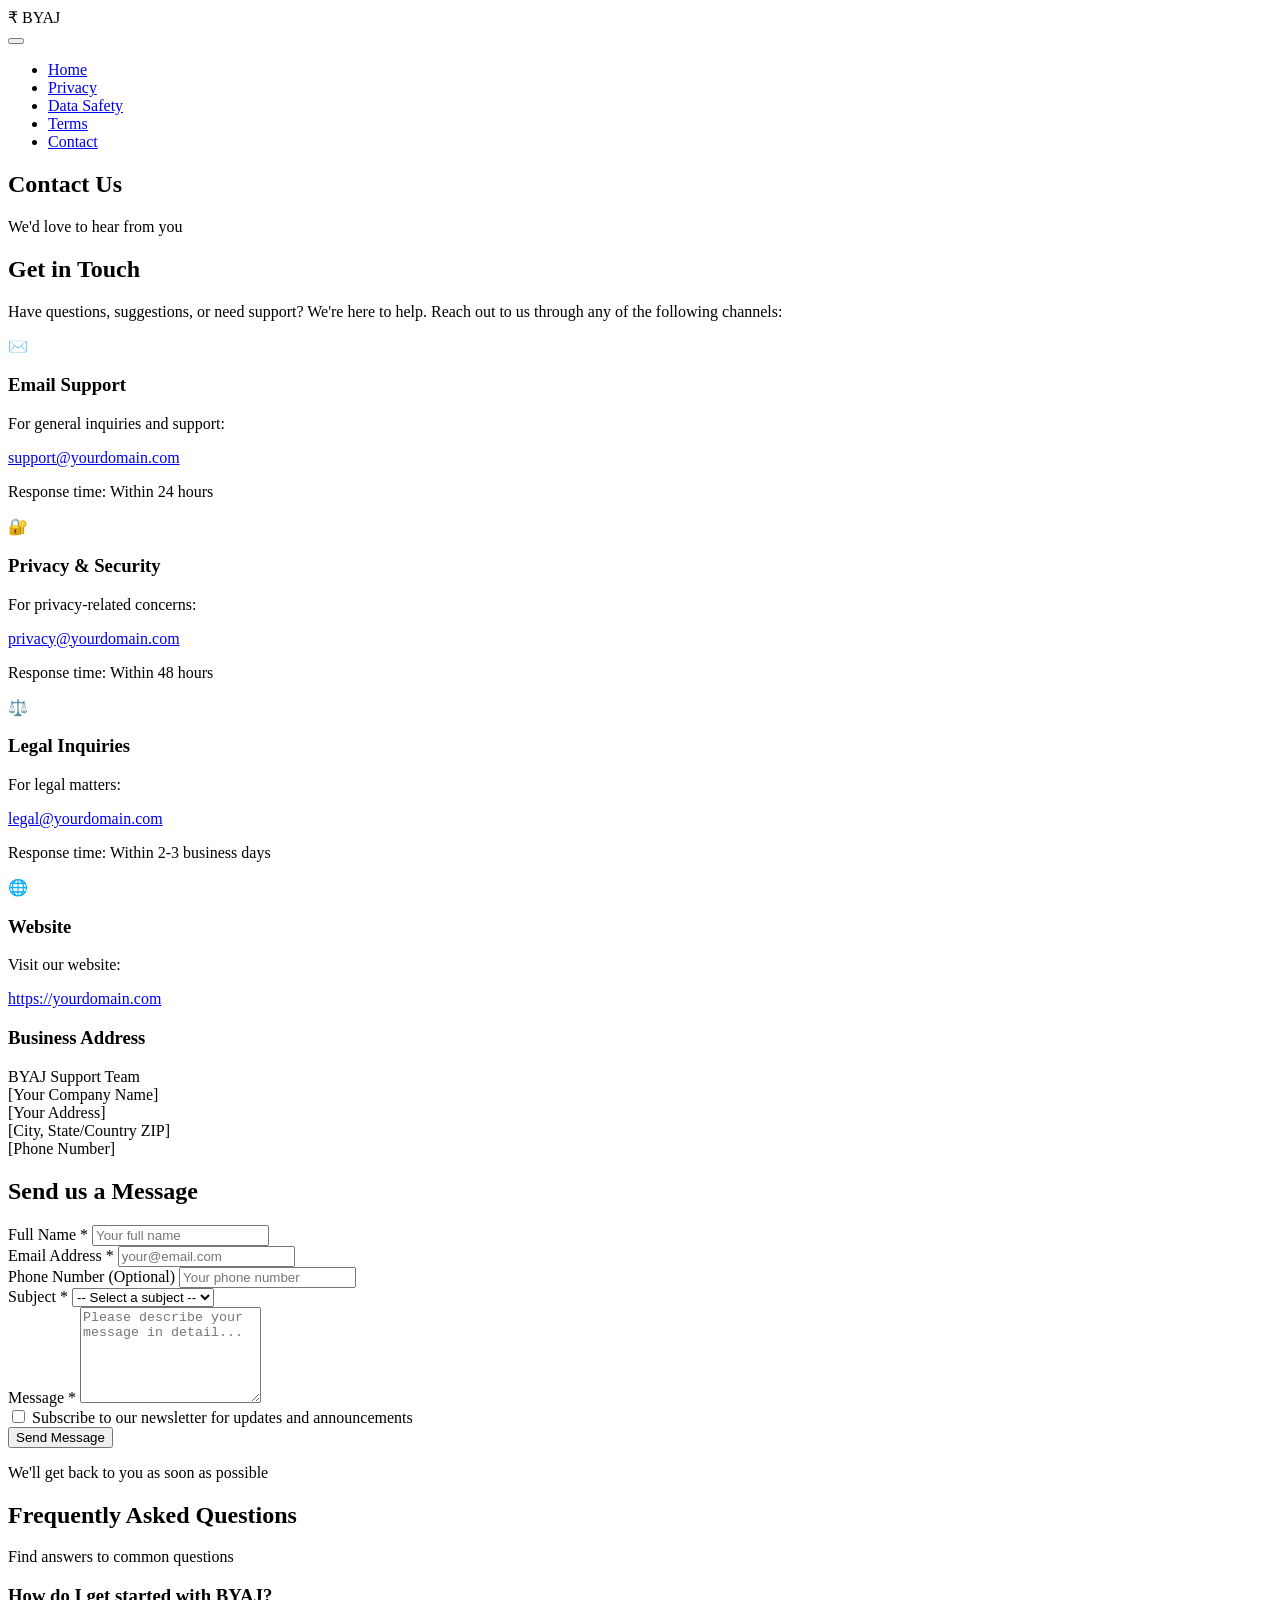
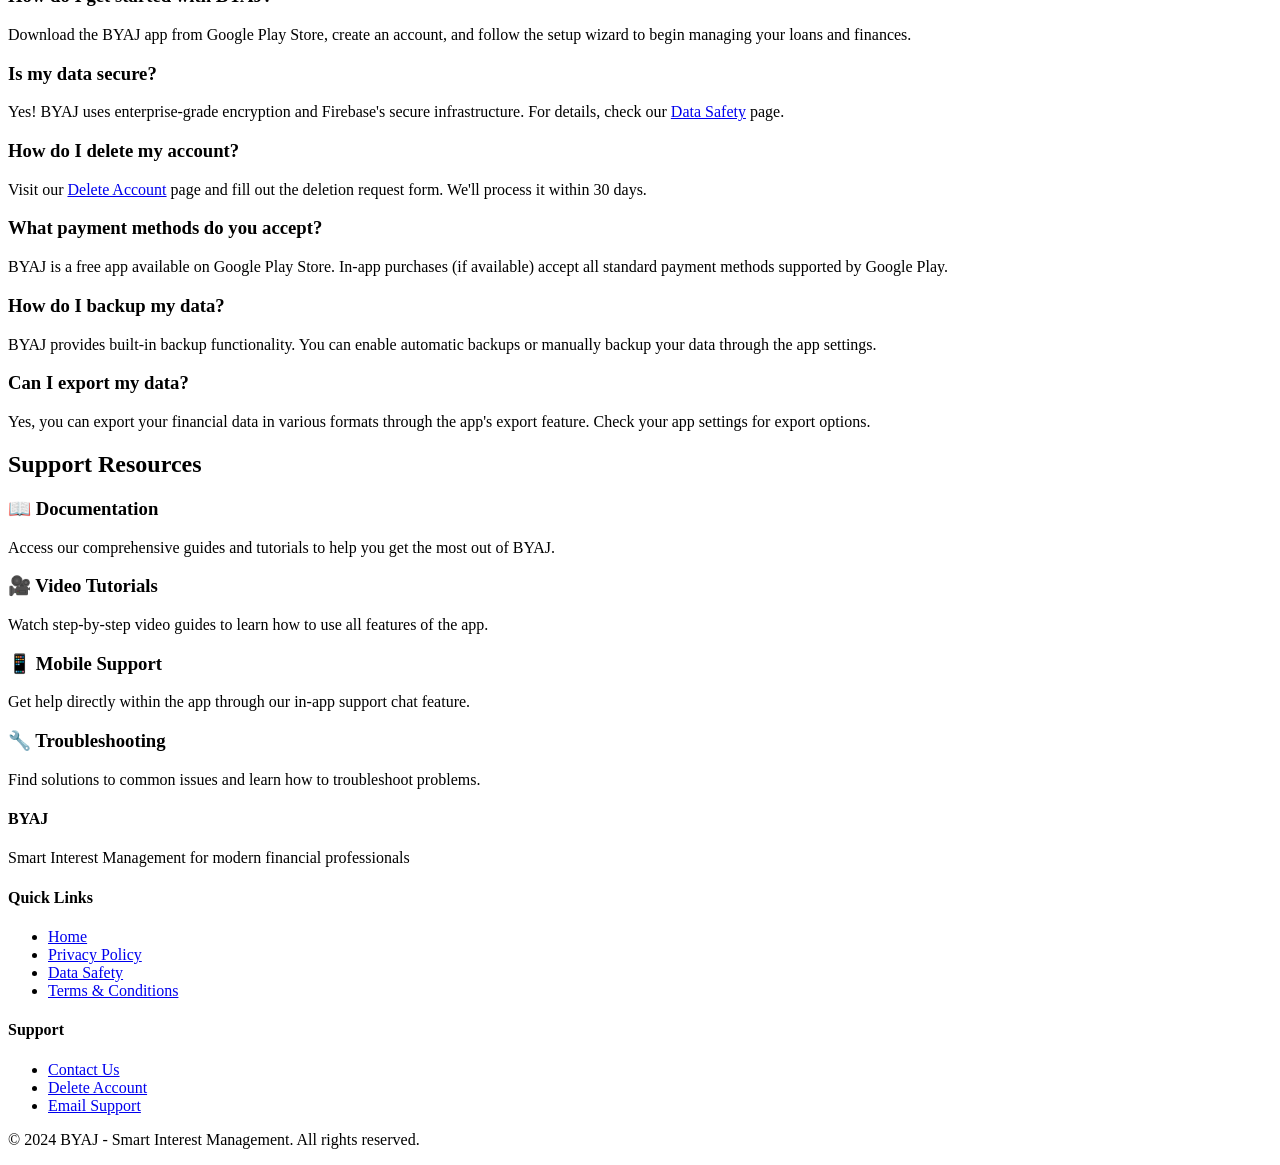
==== contact.html @ 53449892 "Add remaining pages: terms.html and contact.html" ====
<!DOCTYPE html>
<html lang="en">
<head>
    <meta charset="UTF-8">
    <meta name="viewport" content="width=device-width, initial-scale=1.0">
    <meta name="description" content="BYAJ Contact Us - Get in touch with our support team">
    <meta name="keywords" content="Contact, Support, BYAJ">
    <meta name="author" content="BYAJ Team">
    
    <!-- Open Graph Tags -->
    <meta property="og:type" content="website">
    <meta property="og:title" content="Contact Us - BYAJ">
    <meta property="og:description" content="Contact BYAJ Support Team">
    <meta property="og:url" content="https://siddhanthsingh01.github.io/byaj/contact.html">
    
    <title>Contact Us - BYAJ</title>
    <link rel="stylesheet" href="assets/css/style.css">
</head>
<body>
    <!-- Navigation Bar -->
    <nav class="navbar">
        <div class="container">
            <div class="navbar-content">
                <div class="logo">
                    <span class="logo-icon">₹</span>
                    <span class="logo-text">BYAJ</span>
                </div>
                <button class="menu-toggle" aria-label="Toggle navigation menu">
                    <span></span>
                    <span></span>
                    <span></span>
                </button>
                <ul class="nav-links">
                    <li><a href="index.html">Home</a></li>
                    <li><a href="privacy-policy.html">Privacy</a></li>
                    <li><a href="data-safety.html">Data Safety</a></li>
                    <li><a href="terms.html">Terms</a></li>
                    <li><a href="contact.html" class="active">Contact</a></li>
                </ul>
            </div>
        </div>
    </nav>

    <!-- Page Header -->
    <section class="page-header">
        <div class="container">
            <h1>Contact Us</h1>
            <p>We'd love to hear from you</p>
        </div>
    </section>

    <!-- Contact Content -->
    <section class="contact-section">
        <div class="container">
            <div class="contact-wrapper">
                <!-- Contact Information -->
                <div class="contact-info">
                    <h2>Get in Touch</h2>
                    <p>Have questions, suggestions, or need support? We're here to help. Reach out to us through any of the following channels:</p>
                    
                    <div class="contact-methods">
                        <div class="contact-method">
                            <div class="method-icon">✉️</div>
                            <h3>Email Support</h3>
                            <p>For general inquiries and support:</p>
                            <a href="mailto:support@yourdomain.com" class="contact-link">support@yourdomain.com</a>
                            <p class="response-time">Response time: Within 24 hours</p>
                        </div>
                        
                        <div class="contact-method">
                            <div class="method-icon">🔐</div>
                            <h3>Privacy & Security</h3>
                            <p>For privacy-related concerns:</p>
                            <a href="mailto:privacy@yourdomain.com" class="contact-link">privacy@yourdomain.com</a>
                            <p class="response-time">Response time: Within 48 hours</p>
                        </div>
                        
                        <div class="contact-method">
                            <div class="method-icon">⚖️</div>
                            <h3>Legal Inquiries</h3>
                            <p>For legal matters:</p>
                            <a href="mailto:legal@yourdomain.com" class="contact-link">legal@yourdomain.com</a>
                            <p class="response-time">Response time: Within 2-3 business days</p>
                        </div>
                        
                        <div class="contact-method">
                            <div class="method-icon">🌐</div>
                            <h3>Website</h3>
                            <p>Visit our website:</p>
                            <a href="https://yourdomain.com" target="_blank" class="contact-link">https://yourdomain.com</a>
                        </div>
                    </div>

                    <div class="contact-address">
                        <h3>Business Address</h3>
                        <p>
                            BYAJ Support Team<br>
                            [Your Company Name]<br>
                            [Your Address]<br>
                            [City, State/Country ZIP]<br>
                            [Phone Number]
                        </p>
                    </div>
                </div>

                <!-- Contact Form -->
                <div class="contact-form-wrapper">
                    <h2>Send us a Message</h2>
                    <form id="contact-form" class="contact-form">
                        <div class="form-group">
                            <label for="contact-name">Full Name <span class="required">*</span></label>
                            <input type="text" id="contact-name" name="name" required placeholder="Your full name">
                        </div>

                        <div class="form-group">
                            <label for="contact-email">Email Address <span class="required">*</span></label>
                            <input type="email" id="contact-email" name="email" required placeholder="your@email.com">
                        </div>

                        <div class="form-group">
                            <label for="contact-phone">Phone Number (Optional)</label>
                            <input type="tel" id="contact-phone" name="phone" placeholder="Your phone number">
                        </div>

                        <div class="form-group">
                            <label for="contact-subject">Subject <span class="required">*</span></label>
                            <select id="contact-subject" name="subject" required>
                                <option value="">-- Select a subject --</option>
                                <option value="support">Technical Support</option>
                                <option value="feature">Feature Request</option>
                                <option value="bug">Report a Bug</option>
                                <option value="privacy">Privacy Concern</option>
                                <option value="account">Account Issue</option>
                                <option value="feedback">General Feedback</option>
                                <option value="partnership">Partnership Inquiry</option>
                                <option value="other">Other</option>
                            </select>
                        </div>

                        <div class="form-group">
                            <label for="contact-message">Message <span class="required">*</span></label>
                            <textarea id="contact-message" name="message" rows="6" required placeholder="Please describe your message in detail..."></textarea>
                        </div>

                        <div class="form-group checkbox">
                            <input type="checkbox" id="contact-newsletter" name="newsletter">
                            <label for="contact-newsletter">Subscribe to our newsletter for updates and announcements</label>
                        </div>

                        <button type="submit" class="btn btn-primary">Send Message</button>
                        <p class="form-note">We'll get back to you as soon as possible</p>
                    </form>
                </div>
            </div>
        </div>
    </section>

    <!-- FAQ Section -->
    <section class="faq-section">
        <div class="container">
            <h2 class="section-title">Frequently Asked Questions</h2>
            <p class="section-subtitle">Find answers to common questions</p>
            
            <div class="faq-grid">
                <div class="faq-card">
                    <h3>How do I get started with BYAJ?</h3>
                    <p>Download the BYAJ app from Google Play Store, create an account, and follow the setup wizard to begin managing your loans and finances.</p>
                </div>

                <div class="faq-card">
                    <h3>Is my data secure?</h3>
                    <p>Yes! BYAJ uses enterprise-grade encryption and Firebase's secure infrastructure. For details, check our <a href="data-safety.html">Data Safety</a> page.</p>
                </div>

                <div class="faq-card">
                    <h3>How do I delete my account?</h3>
                    <p>Visit our <a href="delete-account.html">Delete Account</a> page and fill out the deletion request form. We'll process it within 30 days.</p>
                </div>

                <div class="faq-card">
                    <h3>What payment methods do you accept?</h3>
                    <p>BYAJ is a free app available on Google Play Store. In-app purchases (if available) accept all standard payment methods supported by Google Play.</p>
                </div>

                <div class="faq-card">
                    <h3>How do I backup my data?</h3>
                    <p>BYAJ provides built-in backup functionality. You can enable automatic backups or manually backup your data through the app settings.</p>
                </div>

                <div class="faq-card">
                    <h3>Can I export my data?</h3>
                    <p>Yes, you can export your financial data in various formats through the app's export feature. Check your app settings for export options.</p>
                </div>
            </div>
        </div>
    </section>

    <!-- Support Resources -->
    <section class="support-resources">
        <div class="container">
            <h2 class="section-title">Support Resources</h2>
            <div class="resources-grid">
                <div class="resource-card">
                    <h3>📖 Documentation</h3>
                    <p>Access our comprehensive guides and tutorials to help you get the most out of BYAJ.</p>
                </div>
                <div class="resource-card">
                    <h3>🎥 Video Tutorials</h3>
                    <p>Watch step-by-step video guides to learn how to use all features of the app.</p>
                </div>
                <div class="resource-card">
                    <h3>📱 Mobile Support</h3>
                    <p>Get help directly within the app through our in-app support chat feature.</p>
                </div>
                <div class="resource-card">
                    <h3>🔧 Troubleshooting</h3>
                    <p>Find solutions to common issues and learn how to troubleshoot problems.</p>
                </div>
            </div>
        </div>
    </section>

    <!-- Footer -->
    <footer class="footer">
        <div class="container">
            <div class="footer-content">
                <div class="footer-section">
                    <h4>BYAJ</h4>
                    <p>Smart Interest Management for modern financial professionals</p>
                </div>
                <div class="footer-section">
                    <h4>Quick Links</h4>
                    <ul>
                        <li><a href="index.html">Home</a></li>
                        <li><a href="privacy-policy.html">Privacy Policy</a></li>
                        <li><a href="data-safety.html">Data Safety</a></li>
                        <li><a href="terms.html">Terms & Conditions</a></li>
                    </ul>
                </div>
                <div class="footer-section">
                    <h4>Support</h4>
                    <ul>
                        <li><a href="contact.html">Contact Us</a></li>
                        <li><a href="delete-account.html">Delete Account</a></li>
                        <li><a href="mailto:support@yourdomain.com">Email Support</a></li>
                    </ul>
                </div>
            </div>
            <div class="footer-bottom">
                <p>&copy; 2024 BYAJ - Smart Interest Management. All rights reserved.</p>
            </div>
        </div>
    </footer>

    <script src="assets/js/script.js"></script>
</body>
</html>
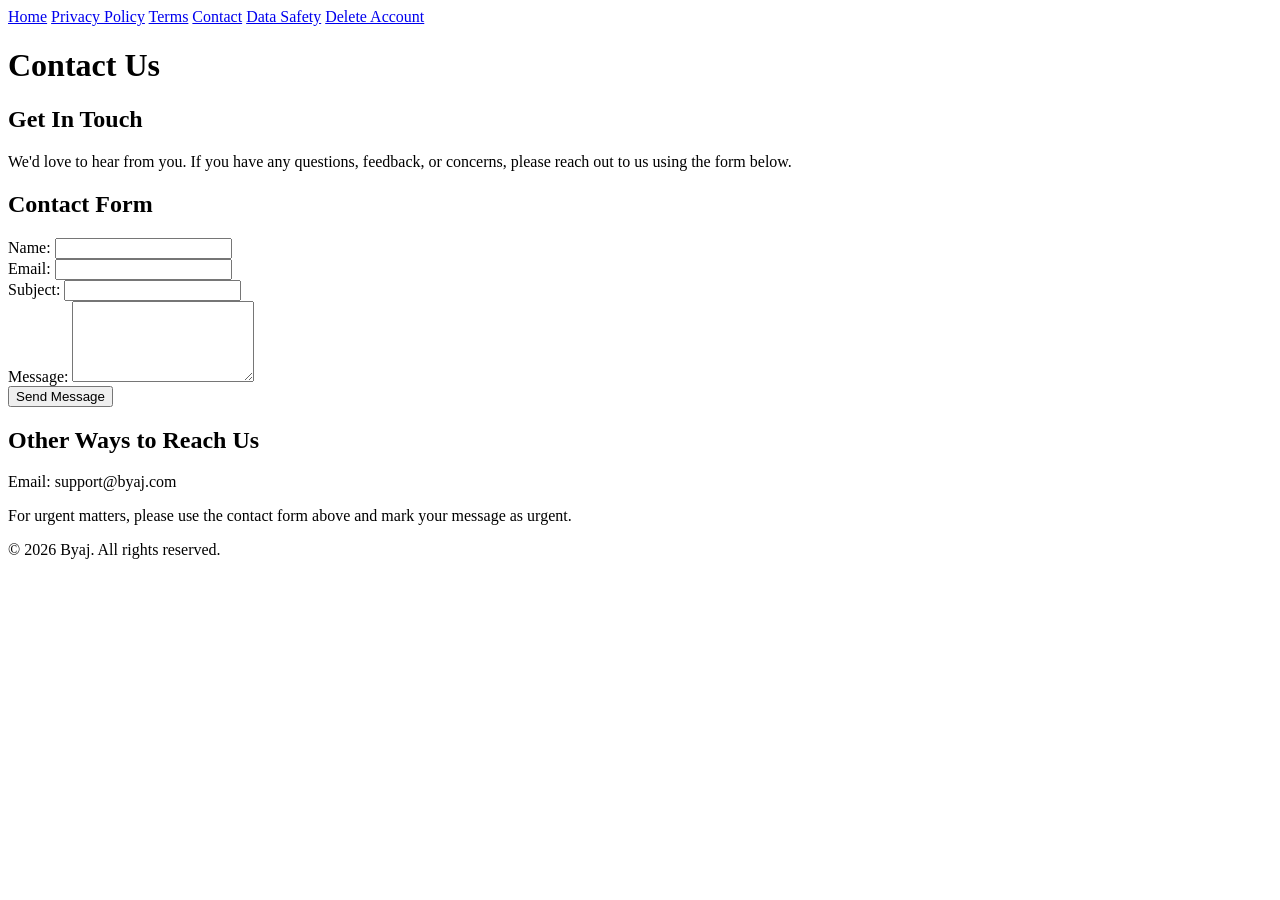
==== commit b5239553: "Add missing HTML pages: privacy policy, terms, contact, data safety, and delete account" ====
--- a/contact.html
+++ b/contact.html
@@ -3,255 +3,54 @@
 <head>
     <meta charset="UTF-8">
     <meta name="viewport" content="width=device-width, initial-scale=1.0">
-    <meta name="description" content="BYAJ Contact Us - Get in touch with our support team">
-    <meta name="keywords" content="Contact, Support, BYAJ">
-    <meta name="author" content="BYAJ Team">
-    
-    <!-- Open Graph Tags -->
-    <meta property="og:type" content="website">
-    <meta property="og:title" content="Contact Us - BYAJ">
-    <meta property="og:description" content="Contact BYAJ Support Team">
-    <meta property="og:url" content="https://siddhanthsingh01.github.io/byaj/contact.html">
-    
-    <title>Contact Us - BYAJ</title>
-    <link rel="stylesheet" href="assets/css/style.css">
+    <title>Contact Us - Byaj</title>
+    <link rel="stylesheet" href="styles.css">
 </head>
 <body>
-    <!-- Navigation Bar -->
-    <nav class="navbar">
-        <div class="container">
-            <div class="navbar-content">
-                <div class="logo">
-                    <span class="logo-icon">₹</span>
-                    <span class="logo-text">BYAJ</span>
+    <nav>
+        <a href="index.html">Home</a>
+        <a href="privacy-policy.html">Privacy Policy</a>
+        <a href="terms.html">Terms</a>
+        <a href="contact.html">Contact</a>
+        <a href="data-safety.html">Data Safety</a>
+        <a href="delete-account.html">Delete Account</a>
+    </nav>
+    <main>
+        <h1>Contact Us</h1>
+        <section>
+            <h2>Get In Touch</h2>
+            <p>We'd love to hear from you. If you have any questions, feedback, or concerns, please reach out to us using the form below.</p>
+        </section>
+        <section>
+            <h2>Contact Form</h2>
+            <form action="#" method="POST">
+                <div>
+                    <label for="name">Name:</label>
+                    <input type="text" id="name" name="name" required>
                 </div>
-                <button class="menu-toggle" aria-label="Toggle navigation menu">
-                    <span></span>
-                    <span></span>
-                    <span></span>
-                </button>
-                <ul class="nav-links">
-                    <li><a href="index.html">Home</a></li>
-                    <li><a href="privacy-policy.html">Privacy</a></li>
-                    <li><a href="data-safety.html">Data Safety</a></li>
-                    <li><a href="terms.html">Terms</a></li>
-                    <li><a href="contact.html" class="active">Contact</a></li>
-                </ul>
-            </div>
-        </div>
-    </nav>
-
-    <!-- Page Header -->
-    <section class="page-header">
-        <div class="container">
-            <h1>Contact Us</h1>
-            <p>We'd love to hear from you</p>
-        </div>
-    </section>
-
-    <!-- Contact Content -->
-    <section class="contact-section">
-        <div class="container">
-            <div class="contact-wrapper">
-                <!-- Contact Information -->
-                <div class="contact-info">
-                    <h2>Get in Touch</h2>
-                    <p>Have questions, suggestions, or need support? We're here to help. Reach out to us through any of the following channels:</p>
-                    
-                    <div class="contact-methods">
-                        <div class="contact-method">
-                            <div class="method-icon">✉️</div>
-                            <h3>Email Support</h3>
-                            <p>For general inquiries and support:</p>
-                            <a href="mailto:support@yourdomain.com" class="contact-link">support@yourdomain.com</a>
-                            <p class="response-time">Response time: Within 24 hours</p>
-                        </div>
-                        
-                        <div class="contact-method">
-                            <div class="method-icon">🔐</div>
-                            <h3>Privacy & Security</h3>
-                            <p>For privacy-related concerns:</p>
-                            <a href="mailto:privacy@yourdomain.com" class="contact-link">privacy@yourdomain.com</a>
-                            <p class="response-time">Response time: Within 48 hours</p>
-                        </div>
-                        
-                        <div class="contact-method">
-                            <div class="method-icon">⚖️</div>
-                            <h3>Legal Inquiries</h3>
-                            <p>For legal matters:</p>
-                            <a href="mailto:legal@yourdomain.com" class="contact-link">legal@yourdomain.com</a>
-                            <p class="response-time">Response time: Within 2-3 business days</p>
-                        </div>
-                        
-                        <div class="contact-method">
-                            <div class="method-icon">🌐</div>
-                            <h3>Website</h3>
-                            <p>Visit our website:</p>
-                            <a href="https://yourdomain.com" target="_blank" class="contact-link">https://yourdomain.com</a>
-                        </div>
-                    </div>
-
-                    <div class="contact-address">
-                        <h3>Business Address</h3>
-                        <p>
-                            BYAJ Support Team<br>
-                            [Your Company Name]<br>
-                            [Your Address]<br>
-                            [City, State/Country ZIP]<br>
-                            [Phone Number]
-                        </p>
-                    </div>
+                <div>
+                    <label for="email">Email:</label>
+                    <input type="email" id="email" name="email" required>
                 </div>
-
-                <!-- Contact Form -->
-                <div class="contact-form-wrapper">
-                    <h2>Send us a Message</h2>
-                    <form id="contact-form" class="contact-form">
-                        <div class="form-group">
-                            <label for="contact-name">Full Name <span class="required">*</span></label>
-                            <input type="text" id="contact-name" name="name" required placeholder="Your full name">
-                        </div>
-
-                        <div class="form-group">
-                            <label for="contact-email">Email Address <span class="required">*</span></label>
-                            <input type="email" id="contact-email" name="email" required placeholder="your@email.com">
-                        </div>
-
-                        <div class="form-group">
-                            <label for="contact-phone">Phone Number (Optional)</label>
-                            <input type="tel" id="contact-phone" name="phone" placeholder="Your phone number">
-                        </div>
-
-                        <div class="form-group">
-                            <label for="contact-subject">Subject <span class="required">*</span></label>
-                            <select id="contact-subject" name="subject" required>
-                                <option value="">-- Select a subject --</option>
-                                <option value="support">Technical Support</option>
-                                <option value="feature">Feature Request</option>
-                                <option value="bug">Report a Bug</option>
-                                <option value="privacy">Privacy Concern</option>
-                                <option value="account">Account Issue</option>
-                                <option value="feedback">General Feedback</option>
-                                <option value="partnership">Partnership Inquiry</option>
-                                <option value="other">Other</option>
-                            </select>
-                        </div>
-
-                        <div class="form-group">
-                            <label for="contact-message">Message <span class="required">*</span></label>
-                            <textarea id="contact-message" name="message" rows="6" required placeholder="Please describe your message in detail..."></textarea>
-                        </div>
-
-                        <div class="form-group checkbox">
-                            <input type="checkbox" id="contact-newsletter" name="newsletter">
-                            <label for="contact-newsletter">Subscribe to our newsletter for updates and announcements</label>
-                        </div>
-
-                        <button type="submit" class="btn btn-primary">Send Message</button>
-                        <p class="form-note">We'll get back to you as soon as possible</p>
-                    </form>
+                <div>
+                    <label for="subject">Subject:</label>
+                    <input type="text" id="subject" name="subject" required>
                 </div>
-            </div>
-        </div>
-    </section>
-
-    <!-- FAQ Section -->
-    <section class="faq-section">
-        <div class="container">
-            <h2 class="section-title">Frequently Asked Questions</h2>
-            <p class="section-subtitle">Find answers to common questions</p>
-            
-            <div class="faq-grid">
-                <div class="faq-card">
-                    <h3>How do I get started with BYAJ?</h3>
-                    <p>Download the BYAJ app from Google Play Store, create an account, and follow the setup wizard to begin managing your loans and finances.</p>
+                <div>
+                    <label for="message">Message:</label>
+                    <textarea id="message" name="message" rows="5" required></textarea>
                 </div>
-
-                <div class="faq-card">
-                    <h3>Is my data secure?</h3>
-                    <p>Yes! BYAJ uses enterprise-grade encryption and Firebase's secure infrastructure. For details, check our <a href="data-safety.html">Data Safety</a> page.</p>
-                </div>
-
-                <div class="faq-card">
-                    <h3>How do I delete my account?</h3>
-                    <p>Visit our <a href="delete-account.html">Delete Account</a> page and fill out the deletion request form. We'll process it within 30 days.</p>
-                </div>
-
-                <div class="faq-card">
-                    <h3>What payment methods do you accept?</h3>
-                    <p>BYAJ is a free app available on Google Play Store. In-app purchases (if available) accept all standard payment methods supported by Google Play.</p>
-                </div>
-
-                <div class="faq-card">
-                    <h3>How do I backup my data?</h3>
-                    <p>BYAJ provides built-in backup functionality. You can enable automatic backups or manually backup your data through the app settings.</p>
-                </div>
-
-                <div class="faq-card">
-                    <h3>Can I export my data?</h3>
-                    <p>Yes, you can export your financial data in various formats through the app's export feature. Check your app settings for export options.</p>
-                </div>
-            </div>
-        </div>
-    </section>
-
-    <!-- Support Resources -->
-    <section class="support-resources">
-        <div class="container">
-            <h2 class="section-title">Support Resources</h2>
-            <div class="resources-grid">
-                <div class="resource-card">
-                    <h3>📖 Documentation</h3>
-                    <p>Access our comprehensive guides and tutorials to help you get the most out of BYAJ.</p>
-                </div>
-                <div class="resource-card">
-                    <h3>🎥 Video Tutorials</h3>
-                    <p>Watch step-by-step video guides to learn how to use all features of the app.</p>
-                </div>
-                <div class="resource-card">
-                    <h3>📱 Mobile Support</h3>
-                    <p>Get help directly within the app through our in-app support chat feature.</p>
-                </div>
-                <div class="resource-card">
-                    <h3>🔧 Troubleshooting</h3>
-                    <p>Find solutions to common issues and learn how to troubleshoot problems.</p>
-                </div>
-            </div>
-        </div>
-    </section>
-
-    <!-- Footer -->
-    <footer class="footer">
-        <div class="container">
-            <div class="footer-content">
-                <div class="footer-section">
-                    <h4>BYAJ</h4>
-                    <p>Smart Interest Management for modern financial professionals</p>
-                </div>
-                <div class="footer-section">
-                    <h4>Quick Links</h4>
-                    <ul>
-                        <li><a href="index.html">Home</a></li>
-                        <li><a href="privacy-policy.html">Privacy Policy</a></li>
-                        <li><a href="data-safety.html">Data Safety</a></li>
-                        <li><a href="terms.html">Terms & Conditions</a></li>
-                    </ul>
-                </div>
-                <div class="footer-section">
-                    <h4>Support</h4>
-                    <ul>
-                        <li><a href="contact.html">Contact Us</a></li>
-                        <li><a href="delete-account.html">Delete Account</a></li>
-                        <li><a href="mailto:support@yourdomain.com">Email Support</a></li>
-                    </ul>
-                </div>
-            </div>
-            <div class="footer-bottom">
-                <p>&copy; 2024 BYAJ - Smart Interest Management. All rights reserved.</p>
-            </div>
-        </div>
+                <button type="submit">Send Message</button>
+            </form>
+        </section>
+        <section>
+            <h2>Other Ways to Reach Us</h2>
+            <p>Email: support@byaj.com</p>
+            <p>For urgent matters, please use the contact form above and mark your message as urgent.</p>
+        </section>
+    </main>
+    <footer>
+        <p>&copy; 2026 Byaj. All rights reserved.</p>
     </footer>
-
-    <script src="assets/js/script.js"></script>
 </body>
 </html>
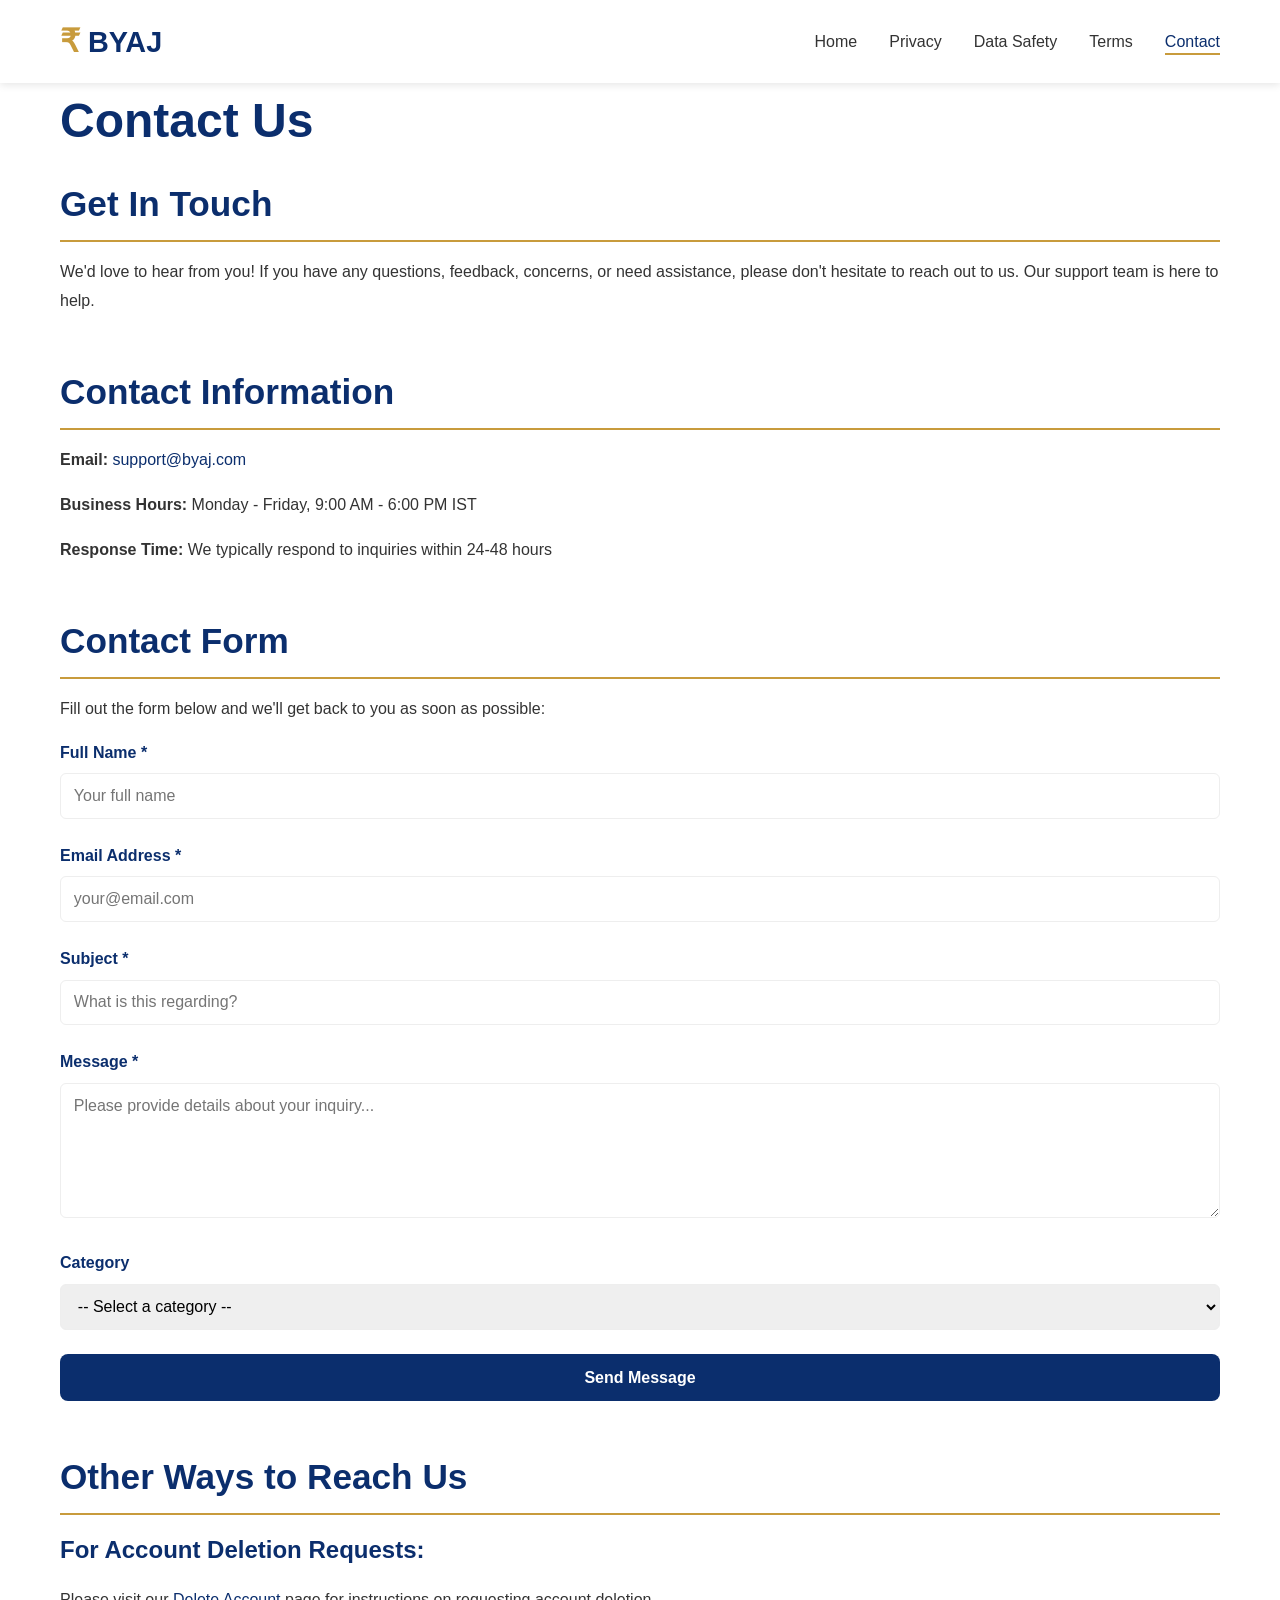
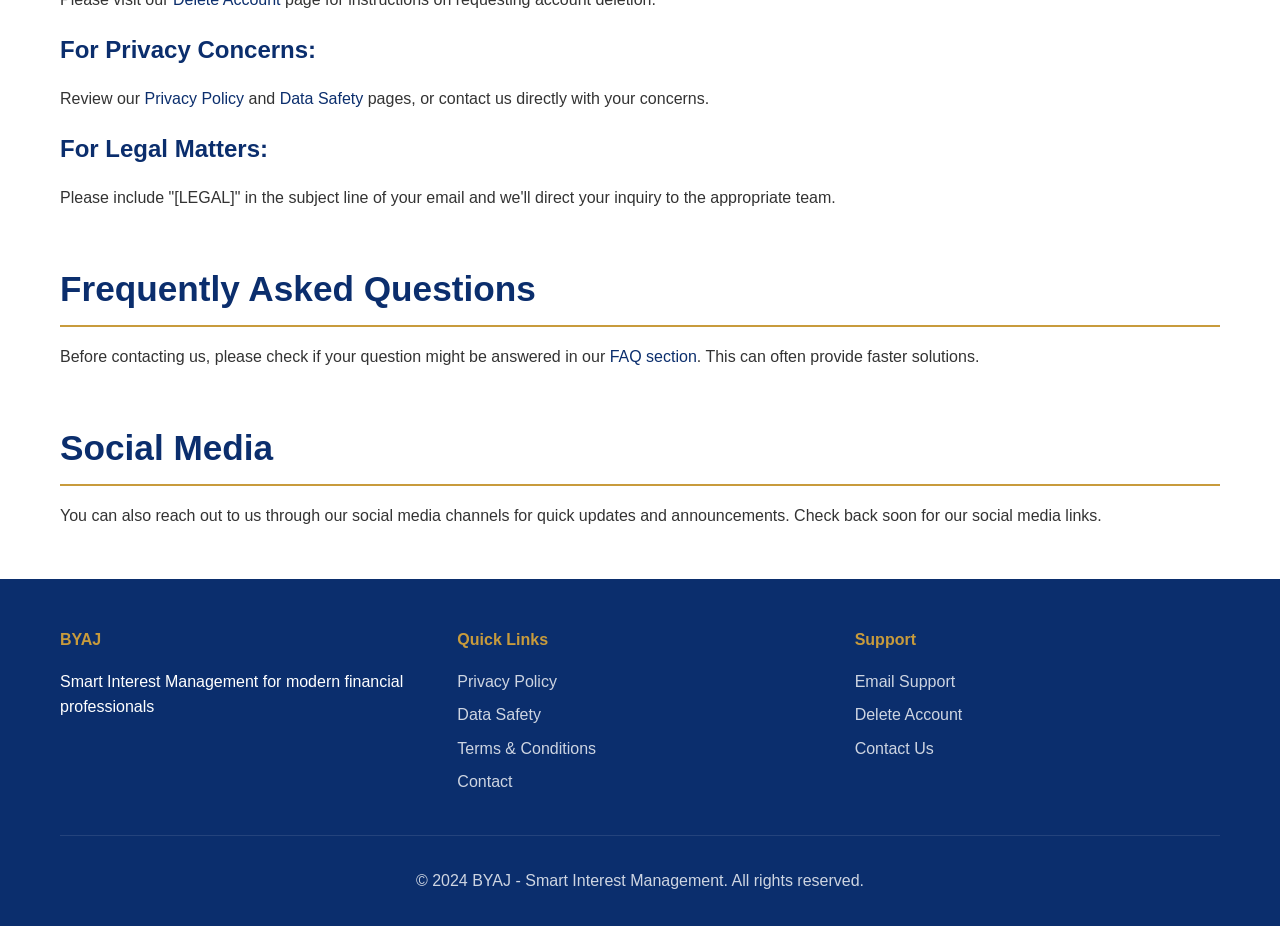
==== commit 89b11ce4: "Fix stylesheet, JavaScript, and navigation paths on all pages" ====
--- a/contact.html
+++ b/contact.html
@@ -3,54 +3,153 @@
 <head>
     <meta charset="UTF-8">
     <meta name="viewport" content="width=device-width, initial-scale=1.0">
-    <title>Contact Us - Byaj</title>
-    <link rel="stylesheet" href="styles.css">
+    <meta name="description" content="Contact Us - BYAJ Smart Interest Management">
+    <meta name="keywords" content="BYAJ, Contact, Support">
+    <meta name="author" content="BYAJ Team">
+    
+    <!-- Favicon -->
+    <link rel="icon" type="image/x-icon" href="assets/images/favicon.ico">
+    <link rel="apple-touch-icon" href="assets/images/apple-touch-icon.png">
+    
+    <title>Contact Us - BYAJ</title>
+    <link rel="stylesheet" href="assets/css/style.css">
 </head>
 <body>
-    <nav>
-        <a href="index.html">Home</a>
-        <a href="privacy-policy.html">Privacy Policy</a>
-        <a href="terms.html">Terms</a>
-        <a href="contact.html">Contact</a>
-        <a href="data-safety.html">Data Safety</a>
-        <a href="delete-account.html">Delete Account</a>
+    <!-- Navigation Bar -->
+    <nav class="navbar">
+        <div class="container">
+            <div class="navbar-content">
+                <div class="logo">
+                    <span class="logo-icon">₹</span>
+                    <span class="logo-text">BYAJ</span>
+                </div>
+                <button class="menu-toggle" aria-label="Toggle navigation menu">
+                    <span></span>
+                    <span></span>
+                    <span></span>
+                </button>
+                <ul class="nav-links">
+                    <li><a href="index.html">Home</a></li>
+                    <li><a href="privacy-policy.html">Privacy</a></li>
+                    <li><a href="data-safety.html">Data Safety</a></li>
+                    <li><a href="terms.html">Terms</a></li>
+                    <li><a href="contact.html" class="active">Contact</a></li>
+                </ul>
+            </div>
+        </div>
     </nav>
-    <main>
-        <h1>Contact Us</h1>
-        <section>
-            <h2>Get In Touch</h2>
-            <p>We'd love to hear from you. If you have any questions, feedback, or concerns, please reach out to us using the form below.</p>
-        </section>
-        <section>
-            <h2>Contact Form</h2>
-            <form action="#" method="POST">
-                <div>
-                    <label for="name">Name:</label>
-                    <input type="text" id="name" name="name" required>
+
+    <!-- Contact Page Content -->
+    <section class="legal-page">
+        <div class="container">
+            <h1>Contact Us</h1>
+            
+            <section class="policy-section">
+                <h2>Get In Touch</h2>
+                <p>We'd love to hear from you! If you have any questions, feedback, concerns, or need assistance, please don't hesitate to reach out to us. Our support team is here to help.</p>
+            </section>
+            
+            <section class="policy-section">
+                <h2>Contact Information</h2>
+                <div class="contact-info">
+                    <p><strong>Email:</strong> <a href="mailto:support@byaj.com">support@byaj.com</a></p>
+                    <p><strong>Business Hours:</strong> Monday - Friday, 9:00 AM - 6:00 PM IST</p>
+                    <p><strong>Response Time:</strong> We typically respond to inquiries within 24-48 hours</p>
                 </div>
-                <div>
-                    <label for="email">Email:</label>
-                    <input type="email" id="email" name="email" required>
+            </section>
+            
+            <section class="policy-section">
+                <h2>Contact Form</h2>
+                <p>Fill out the form below and we'll get back to you as soon as possible:</p>
+                <form id="contact-form" action="#" method="POST" class="contact-form">
+                    <div class="form-group">
+                        <label for="name">Full Name *</label>
+                        <input type="text" id="name" name="name" placeholder="Your full name" required>
+                    </div>
+                    <div class="form-group">
+                        <label for="email">Email Address *</label>
+                        <input type="email" id="email" name="email" placeholder="your@email.com" required>
+                    </div>
+                    <div class="form-group">
+                        <label for="subject">Subject *</label>
+                        <input type="text" id="subject" name="subject" placeholder="What is this regarding?" required>
+                    </div>
+                    <div class="form-group">
+                        <label for="message">Message *</label>
+                        <textarea id="message" name="message" rows="6" placeholder="Please provide details about your inquiry..." required></textarea>
+                    </div>
+                    <div class="form-group">
+                        <label for="category">Category</label>
+                        <select id="category" name="category">
+                            <option value="">-- Select a category --</option>
+                            <option value="support">Technical Support</option>
+                            <option value="account">Account Issues</option>
+                            <option value="billing">Billing & Subscription</option>
+                            <option value="data">Data & Privacy</option>
+                            <option value="feedback">General Feedback</option>
+                            <option value="other">Other</option>
+                        </select>
+                    </div>
+                    <button type="submit" class="btn btn-primary">Send Message</button>
+                </form>
+            </section>
+            
+            <section class="policy-section">
+                <h2>Other Ways to Reach Us</h2>
+                <h3>For Account Deletion Requests:</h3>
+                <p>Please visit our <a href="delete-account.html">Delete Account</a> page for instructions on requesting account deletion.</p>
+                
+                <h3>For Privacy Concerns:</h3>
+                <p>Review our <a href="privacy-policy.html">Privacy Policy</a> and <a href="data-safety.html">Data Safety</a> pages, or contact us directly with your concerns.</p>
+                
+                <h3>For Legal Matters:</h3>
+                <p>Please include "[LEGAL]" in the subject line of your email and we'll direct your inquiry to the appropriate team.</p>
+            </section>
+            
+            <section class="policy-section">
+                <h2>Frequently Asked Questions</h2>
+                <p>Before contacting us, please check if your question might be answered in our <a href="#">FAQ section</a>. This can often provide faster solutions.</p>
+            </section>
+            
+            <section class="policy-section">
+                <h2>Social Media</h2>
+                <p>You can also reach out to us through our social media channels for quick updates and announcements. Check back soon for our social media links.</p>
+            </section>
+        </div>
+    </section>
+
+    <!-- Footer -->
+    <footer class="footer">
+        <div class="container">
+            <div class="footer-content">
+                <div class="footer-section">
+                    <h4>BYAJ</h4>
+                    <p>Smart Interest Management for modern financial professionals</p>
                 </div>
-                <div>
-                    <label for="subject">Subject:</label>
-                    <input type="text" id="subject" name="subject" required>
+                <div class="footer-section">
+                    <h4>Quick Links</h4>
+                    <ul>
+                        <li><a href="privacy-policy.html">Privacy Policy</a></li>
+                        <li><a href="data-safety.html">Data Safety</a></li>
+                        <li><a href="terms.html">Terms & Conditions</a></li>
+                        <li><a href="contact.html">Contact</a></li>
+                    </ul>
                 </div>
-                <div>
-                    <label for="message">Message:</label>
-                    <textarea id="message" name="message" rows="5" required></textarea>
+                <div class="footer-section">
+                    <h4>Support</h4>
+                    <ul>
+                        <li><a href="mailto:support@yourdomain.com">Email Support</a></li>
+                        <li><a href="delete-account.html">Delete Account</a></li>
+                        <li><a href="contact.html">Contact Us</a></li>
+                    </ul>
                 </div>
-                <button type="submit">Send Message</button>
-            </form>
-        </section>
-        <section>
-            <h2>Other Ways to Reach Us</h2>
-            <p>Email: support@byaj.com</p>
-            <p>For urgent matters, please use the contact form above and mark your message as urgent.</p>
-        </section>
-    </main>
-    <footer>
-        <p>&copy; 2026 Byaj. All rights reserved.</p>
+            </div>
+            <div class="footer-bottom">
+                <p>&copy; 2024 BYAJ - Smart Interest Management. All rights reserved.</p>
+            </div>
+        </div>
     </footer>
+
+    <script src="assets/js/script.js"></script>
 </body>
 </html>
--- a/assets/css/style.css
+++ b/assets/css/style.css
@@ -0,0 +1,1200 @@
+:root {
+    --navy: #0B2E6D;
+    --gold: #C89B3C;
+    --white: #FFFFFF;
+    --light-gray: #F5F5F5;
+    --dark-gray: #333333;
+    --border-color: #EEEEEE;
+    --shadow: 0 2px 8px rgba(0, 0, 0, 0.1);
+    --shadow-lg: 0 4px 16px rgba(0, 0, 0, 0.15);
+    --transition: all 0.3s ease;
+}
+
+* {
+    margin: 0;
+    padding: 0;
+    box-sizing: border-box;
+}
+
+html {
+    scroll-behavior: smooth;
+}
+
+body {
+    font-family: 'Segoe UI', Tahoma, Geneva, Verdana, sans-serif;
+    background-color: var(--white);
+    color: var(--dark-gray);
+    line-height: 1.6;
+}
+
+.container {
+    max-width: 1200px;
+    margin: 0 auto;
+    padding: 0 20px;
+}
+
+/* Typography */
+h1, h2, h3, h4, h5, h6 {
+    color: var(--navy);
+    margin-bottom: 1rem;
+    font-weight: 600;
+}
+
+h1 {
+    font-size: 3rem;
+    font-weight: 700;
+}
+
+h2 {
+    font-size: 2.2rem;
+}
+
+h3 {
+    font-size: 1.5rem;
+}
+
+p {
+    margin-bottom: 1rem;
+    font-size: 1rem;
+}
+
+a {
+    color: var(--navy);
+    text-decoration: none;
+    transition: var(--transition);
+}
+
+a:hover {
+    color: var(--gold);
+}
+
+/* Navigation Bar */
+.navbar {
+    background-color: var(--white);
+    box-shadow: var(--shadow);
+    position: sticky;
+    top: 0;
+    z-index: 1000;
+    transition: var(--transition);
+}
+
+.navbar-content {
+    display: flex;
+    justify-content: space-between;
+    align-items: center;
+    padding: 1rem 0;
+}
+
+.logo {
+    display: flex;
+    align-items: center;
+    gap: 0.5rem;
+    font-size: 1.8rem;
+    font-weight: 700;
+    color: var(--navy);
+}
+
+.logo-icon {
+    color: var(--gold);
+    font-size: 2rem;
+}
+
+.nav-links {
+    display: flex;
+    list-style: none;
+    gap: 2rem;
+}
+
+.nav-links a {
+    color: var(--dark-gray);
+    font-weight: 500;
+    position: relative;
+    transition: var(--transition);
+}
+
+.nav-links a::after {
+    content: '';
+    position: absolute;
+    bottom: -5px;
+    left: 0;
+    width: 0;
+    height: 2px;
+    background-color: var(--gold);
+    transition: var(--transition);
+}
+
+.nav-links a:hover::after,
+.nav-links a.active::after {
+    width: 100%;
+}
+
+.nav-links a:hover,
+.nav-links a.active {
+    color: var(--navy);
+}
+
+.menu-toggle {
+    display: none;
+    flex-direction: column;
+    background: none;
+    border: none;
+    cursor: pointer;
+    gap: 0.35rem;
+}
+
+.menu-toggle span {
+    width: 25px;
+    height: 3px;
+    background-color: var(--navy);
+    transition: var(--transition);
+}
+
+/* Hero Section */
+.hero {
+    padding: 4rem 0;
+    background: linear-gradient(135deg, rgba(11, 46, 109, 0.02) 0%, rgba(200, 155, 60, 0.02) 100%);
+}
+
+.hero-content {
+    display: grid;
+    grid-template-columns: 1fr 1fr;
+    gap: 3rem;
+    align-items: center;
+}
+
+.hero-text h1 {
+    font-size: 3.5rem;
+    color: var(--navy);
+    margin-bottom: 0.5rem;
+}
+
+.tagline {
+    font-size: 1.5rem;
+    color: var(--gold);
+    font-weight: 600;
+    margin-bottom: 1rem;
+}
+
+.description {
+    font-size: 1.1rem;
+    color: var(--dark-gray);
+    margin-bottom: 2rem;
+    line-height: 1.8;
+}
+
+.hero-buttons {
+    display: flex;
+    gap: 1rem;
+    flex-wrap: wrap;
+}
+
+/* Phone Mockup */
+.phone-mockup {
+    display: flex;
+    justify-content: center;
+    align-items: center;
+}
+
+.phone-screen {
+    width: 250px;
+    height: 500px;
+    background: linear-gradient(135deg, var(--navy) 0%, rgba(11, 46, 109, 0.9) 100%);
+    border-radius: 40px;
+    padding: 12px;
+    box-shadow: var(--shadow-lg);
+    position: relative;
+}
+
+.phone-screen::before {
+    content: '';
+    position: absolute;
+    top: 0;
+    left: 50%;
+    transform: translateX(-50%);
+    width: 150px;
+    height: 25px;
+    background-color: var(--navy);
+    border-radius: 0 0 20px 20px;
+    z-index: 10;
+}
+
+.phone-content {
+    background-color: var(--white);
+    border-radius: 30px;
+    padding: 2rem 1rem;
+    height: 100%;
+    display: flex;
+    flex-direction: column;
+    justify-content: center;
+    align-items: center;
+    text-align: center;
+}
+
+/* Buttons */
+.btn {
+    padding: 0.9rem 2rem;
+    border: none;
+    border-radius: 8px;
+    font-size: 1rem;
+    font-weight: 600;
+    cursor: pointer;
+    transition: var(--transition);
+    display: inline-block;
+    text-align: center;
+}
+
+.btn-primary {
+    background-color: var(--navy);
+    color: var(--white);
+}
+
+.btn-primary:hover {
+    background-color: var(--gold);
+    color: var(--navy);
+    transform: translateY(-2px);
+    box-shadow: var(--shadow-lg);
+}
+
+.btn-secondary {
+    background-color: transparent;
+    color: var(--navy);
+    border: 2px solid var(--navy);
+}
+
+.btn-secondary:hover {
+    background-color: var(--navy);
+    color: var(--white);
+    transform: translateY(-2px);
+}
+
+.btn-danger {
+    background-color: #dc3545;
+    color: var(--white);
+}
+
+.btn-danger:hover {
+    background-color: #c82333;
+}
+
+/* Features Section */
+.features {
+    padding: 5rem 0;
+    background-color: var(--light-gray);
+}
+
+.section-title {
+    text-align: center;
+    font-size: 2.5rem;
+    margin-bottom: 1rem;
+    color: var(--navy);
+}
+
+.section-subtitle {
+    text-align: center;
+    font-size: 1.1rem;
+    color: var(--dark-gray);
+    margin-bottom: 3rem;
+}
+
+.features-grid {
+    display: grid;
+    grid-template-columns: repeat(auto-fit, minmax(250px, 1fr));
+    gap: 2rem;
+}
+
+.feature-card {
+    background-color: var(--white);
+    padding: 2rem;
+    border-radius: 12px;
+    box-shadow: var(--shadow);
+    text-align: center;
+    transition: var(--transition);
+    border-top: 3px solid var(--gold);
+}
+
+.feature-card:hover {
+    transform: translateY(-8px);
+    box-shadow: var(--shadow-lg);
+    border-top-color: var(--navy);
+}
+
+.feature-icon {
+    font-size: 3rem;
+    margin-bottom: 1rem;
+}
+
+.feature-card h3 {
+    margin-bottom: 0.5rem;
+    color: var(--navy);
+}
+
+.feature-card p {
+    color: var(--dark-gray);
+    font-size: 0.95rem;
+}
+
+/* About Section */
+.about {
+    padding: 5rem 0;
+}
+
+.about-content {
+    display: grid;
+    grid-template-columns: 1fr 1fr;
+    gap: 3rem;
+    align-items: center;
+}
+
+.about-text p {
+    font-size: 1rem;
+    color: var(--dark-gray);
+    margin-bottom: 1.5rem;
+    line-height: 1.8;
+}
+
+.about-features {
+    display: flex;
+    flex-direction: column;
+    gap: 1.5rem;
+}
+
+.about-feature {
+    display: flex;
+    align-items: center;
+    gap: 1rem;
+}
+
+.check-mark {
+    color: var(--gold);
+    font-size: 1.5rem;
+    font-weight: bold;
+}
+
+/* CTA Section */
+.cta {
+    background: linear-gradient(135deg, var(--navy) 0%, rgba(11, 46, 109, 0.9) 100%);
+    color: var(--white);
+    padding: 4rem 0;
+    text-align: center;
+}
+
+.cta h2 {
+    color: var(--white);
+    font-size: 2.5rem;
+    margin-bottom: 1rem;
+}
+
+.cta p {
+    font-size: 1.2rem;
+    margin-bottom: 2rem;
+}
+
+.cta-buttons {
+    display: flex;
+    justify-content: center;
+    gap: 1rem;
+    flex-wrap: wrap;
+}
+
+.cta .btn-primary {
+    background-color: var(--gold);
+    color: var(--navy);
+}
+
+.cta .btn-primary:hover {
+    background-color: var(--white);
+}
+
+.cta .btn-secondary {
+    background-color: transparent;
+    color: var(--white);
+    border-color: var(--white);
+}
+
+.cta .btn-secondary:hover {
+    background-color: var(--white);
+    color: var(--navy);
+}
+
+/* Quick Links Section */
+.quick-links {
+    padding: 5rem 0;
+    background-color: var(--light-gray);
+}
+
+.links-grid {
+    display: grid;
+    grid-template-columns: repeat(auto-fit, minmax(200px, 1fr));
+    gap: 2rem;
+}
+
+.link-card {
+    background-color: var(--white);
+    padding: 2rem;
+    border-radius: 12px;
+    box-shadow: var(--shadow);
+    text-decoration: none;
+    transition: var(--transition);
+}
+
+.link-card:hover {
+    transform: translateY(-5px);
+    box-shadow: var(--shadow-lg);
+    border-left: 4px solid var(--gold);
+}
+
+.link-card h3 {
+    color: var(--navy);
+    margin-bottom: 0.5rem;
+}
+
+.link-card p {
+    color: var(--dark-gray);
+    font-size: 0.95rem;
+}
+
+/* Modal */
+.modal {
+    display: none;
+    position: fixed;
+    z-index: 2000;
+    left: 0;
+    top: 0;
+    width: 100%;
+    height: 100%;
+    background-color: rgba(0, 0, 0, 0.5);
+    animation: fadeIn 0.3s ease;
+}
+
+@keyframes fadeIn {
+    from { opacity: 0; }
+    to { opacity: 1; }
+}
+
+.modal-content {
+    background-color: var(--white);
+    margin: 5% auto;
+    padding: 2rem;
+    border-radius: 12px;
+    max-width: 500px;
+    box-shadow: var(--shadow-lg);
+    animation: slideDown 0.3s ease;
+}
+
+@keyframes slideDown {
+    from {
+        transform: translateY(-50px);
+        opacity: 0;
+    }
+    to {
+        transform: translateY(0);
+        opacity: 1;
+    }
+}
+
+.close {
+    color: var(--dark-gray);
+    float: right;
+    font-size: 2rem;
+    font-weight: bold;
+    cursor: pointer;
+    transition: var(--transition);
+}
+
+.close:hover {
+    color: var(--navy);
+}
+
+/* Forms */
+.form-group {
+    margin-bottom: 1.5rem;
+}
+
+.form-group label {
+    display: block;
+    margin-bottom: 0.5rem;
+    color: var(--navy);
+    font-weight: 600;
+}
+
+.form-group input,
+.form-group textarea,
+.form-group select {
+    width: 100%;
+    padding: 0.8rem;
+    border: 1px solid var(--border-color);
+    border-radius: 6px;
+    font-family: inherit;
+    font-size: 1rem;
+    transition: var(--transition);
+}
+
+.form-group input:focus,
+.form-group textarea:focus,
+.form-group select:focus {
+    outline: none;
+    border-color: var(--gold);
+    box-shadow: 0 0 0 3px rgba(200, 155, 60, 0.1);
+}
+
+.form-group.checkbox {
+    display: flex;
+    align-items: center;
+    gap: 0.5rem;
+}
+
+.form-group.checkbox input {
+    width: auto;
+    margin: 0;
+}
+
+.form-group.checkbox label {
+    margin: 0;
+}
+
+.form-note {
+    font-size: 0.85rem;
+    color: #666;
+    margin-top: 1rem;
+}
+
+.required {
+    color: #dc3545;
+}
+
+small {
+    display: block;
+    font-size: 0.85rem;
+    color: #666;
+    margin-top: 0.3rem;
+}
+
+/* Footer */
+.footer {
+    background-color: var(--navy);
+    color: var(--white);
+    padding: 3rem 0 1rem;
+}
+
+.footer-content {
+    display: grid;
+    grid-template-columns: repeat(auto-fit, minmax(250px, 1fr));
+    gap: 2rem;
+    margin-bottom: 2rem;
+}
+
+.footer-section h4 {
+    color: var(--gold);
+    margin-bottom: 1rem;
+}
+
+.footer-section ul {
+    list-style: none;
+}
+
+.footer-section ul li {
+    margin-bottom: 0.5rem;
+}
+
+.footer-section a {
+    color: rgba(255, 255, 255, 0.8);
+    transition: var(--transition);
+}
+
+.footer-section a:hover {
+    color: var(--gold);
+}
+
+.footer-bottom {
+    text-align: center;
+    padding-top: 2rem;
+    border-top: 1px solid rgba(255, 255, 255, 0.1);
+    color: rgba(255, 255, 255, 0.8);
+}
+
+/* Page Header */
+.page-header {
+    background: linear-gradient(135deg, var(--navy) 0%, rgba(11, 46, 109, 0.9) 100%);
+    color: var(--white);
+    padding: 4rem 0;
+    text-align: center;
+}
+
+.page-header h1 {
+    color: var(--white);
+    font-size: 2.5rem;
+    margin-bottom: 0.5rem;
+}
+
+.page-header p {
+    font-size: 1.1rem;
+    margin: 0;
+}
+
+/* Legal Content */
+.legal-content {
+    padding: 4rem 0;
+}
+
+.content-wrapper {
+    max-width: 800px;
+    margin: 0 auto;
+}
+
+.policy-section {
+    margin-bottom: 3rem;
+}
+
+.policy-section h2 {
+    color: var(--navy);
+    margin-bottom: 1rem;
+    padding-bottom: 0.5rem;
+    border-bottom: 2px solid var(--gold);
+}
+
+.policy-section p {
+    margin-bottom: 1rem;
+    line-height: 1.8;
+}
+
+.policy-section ul {
+    list-style: none;
+    margin-left: 0;
+}
+
+.policy-section ul li {
+    margin-bottom: 0.8rem;
+    padding-left: 1.5rem;
+    position: relative;
+}
+
+.policy-section ul li::before {
+    content: '✓';
+    position: absolute;
+    left: 0;
+    color: var(--gold);
+    font-weight: bold;
+}
+
+.policy-section.last-updated {
+    background-color: var(--light-gray);
+    padding: 1.5rem;
+    border-radius: 8px;
+    border-left: 4px solid var(--gold);
+}
+
+.policy-actions {
+    padding: 4rem 0;
+    background-color: var(--light-gray);
+    text-align: center;
+}
+
+.policy-actions h2 {
+    margin-bottom: 2rem;
+}
+
+.action-buttons {
+    display: flex;
+    justify-content: center;
+    gap: 1rem;
+    flex-wrap: wrap;
+}
+
+/* Data Table */
+.data-table {
+    overflow-x: auto;
+    margin: 1.5rem 0;
+}
+
+table {
+    width: 100%;
+    border-collapse: collapse;
+    box-shadow: var(--shadow);
+    border-radius: 8px;
+    overflow: hidden;
+}
+
+table thead {
+    background-color: var(--navy);
+    color: var(--white);
+}
+
+table th {
+    padding: 1rem;
+    text-align: left;
+    font-weight: 600;
+}
+
+table td {
+    padding: 1rem;
+    border-bottom: 1px solid var(--border-color);
+}
+
+table tbody tr:hover {
+    background-color: var(--light-gray);
+}
+
+/* Delete Account Page */
+.delete-info-boxes {
+    display: grid;
+    gap: 1.5rem;
+    margin: 2rem 0;
+}
+
+.info-box {
+    padding: 1.5rem;
+    border-radius: 8px;
+    border-left: 4px solid;
+}
+
+.info-box.warning {
+    background-color: #fff3cd;
+    border-color: #ffc107;
+}
+
+.info-box h3 {
+    margin-top: 0;
+}
+
+.delete-form-container {
+    background-color: var(--light-gray);
+    padding: 2rem;
+    border-radius: 12px;
+    margin: 2rem 0;
+}
+
+.delete-form {
+    display: flex;
+    flex-direction: column;
+}
+
+.process-steps {
+    display: grid;
+    grid-template-columns: repeat(auto-fit, minmax(200px, 1fr));
+    gap: 1.5rem;
+    margin: 2rem 0;
+}
+
+.step {
+    background-color: var(--light-gray);
+    padding: 1.5rem;
+    border-radius: 8px;
+    display: flex;
+    gap: 1rem;
+}
+
+.step-number {
+    background-color: var(--navy);
+    color: var(--white);
+    width: 40px;
+    height: 40px;
+    border-radius: 50%;
+    display: flex;
+    align-items: center;
+    justify-content: center;
+    font-weight: bold;
+    flex-shrink: 0;
+}
+
+.step-content h4 {
+    margin-top: 0;
+    color: var(--navy);
+}
+
+.faq-container {
+    display: grid;
+    gap: 1.5rem;
+}
+
+.faq-item {
+    background-color: var(--light-gray);
+    padding: 1.5rem;
+    border-radius: 8px;
+    border-left: 3px solid var(--gold);
+}
+
+.faq-item h4 {
+    color: var(--navy);
+    margin-bottom: 0.5rem;
+}
+
+/* Contact Page */
+.contact-section {
+    padding: 4rem 0;
+}
+
+.contact-wrapper {
+    display: grid;
+    grid-template-columns: 1fr 1fr;
+    gap: 3rem;
+}
+
+.contact-info h2 {
+    margin-bottom: 1rem;
+}
+
+.contact-methods {
+    display: grid;
+    gap: 1.5rem;
+    margin: 2rem 0;
+}
+
+.contact-method {
+    background-color: var(--light-gray);
+    padding: 1.5rem;
+    border-radius: 8px;
+    text-align: center;
+    border-top: 3px solid var(--gold);
+}
+
+.method-icon {
+    font-size: 2.5rem;
+    margin-bottom: 1rem;
+}
+
+.contact-link {
+    color: var(--navy);
+    font-weight: 600;
+    display: inline-block;
+    word-break: break-all;
+}
+
+.response-time {
+    font-size: 0.85rem;
+    color: #666;
+    margin-top: 0.5rem;
+}
+
+.contact-address {
+    background-color: var(--light-gray);
+    padding: 1.5rem;
+    border-radius: 8px;
+    margin-top: 1.5rem;
+}
+
+.contact-form-wrapper {
+    background-color: var(--light-gray);
+    padding: 2rem;
+    border-radius: 12px;
+}
+
+.contact-form {
+    display: flex;
+    flex-direction: column;
+}
+
+/* FAQ Section */
+.faq-section {
+    padding: 5rem 0;
+    background-color: var(--light-gray);
+}
+
+.faq-grid {
+    display: grid;
+    grid-template-columns: repeat(auto-fit, minmax(280px, 1fr));
+    gap: 2rem;
+}
+
+.faq-card {
+    background-color: var(--white);
+    padding: 1.5rem;
+    border-radius: 8px;
+    box-shadow: var(--shadow);
+    transition: var(--transition);
+    border-left: 3px solid var(--gold);
+}
+
+.faq-card:hover {
+    transform: translateY(-5px);
+    box-shadow: var(--shadow-lg);
+}
+
+.faq-card h3 {
+    color: var(--navy);
+    font-size: 1.1rem;
+}
+
+.faq-card p {
+    font-size: 0.95rem;
+}
+
+.faq-card a {
+    color: var(--gold);
+    font-weight: 600;
+}
+
+/* Support Resources */
+.support-resources {
+    padding: 5rem 0;
+}
+
+.resources-grid {
+    display: grid;
+    grid-template-columns: repeat(auto-fit, minmax(220px, 1fr));
+    gap: 2rem;
+}
+
+.resource-card {
+    text-align: center;
+    padding: 2rem;
+    border-radius: 8px;
+    background-color: var(--light-gray);
+    transition: var(--transition);
+}
+
+.resource-card:hover {
+    transform: translateY(-5px);
+    background-color: rgba(11, 46, 109, 0.1);
+}
+
+.resource-card h3 {
+    color: var(--navy);
+    margin-bottom: 1rem;
+}
+
+/* Animations */
+.fade-in {
+    animation: fadeInUp 0.8s ease forwards;
+}
+
+@keyframes fadeInUp {
+    from {
+        opacity: 0;
+        transform: translateY(30px);
+    }
+    to {
+        opacity: 1;
+        transform: translateY(0);
+    }
+}
+
+/* Responsive Design */
+@media (max-width: 768px) {
+    .nav-links {
+        display: none;
+        flex-direction: column;
+        position: absolute;
+        top: 100%;
+        left: 0;
+        right: 0;
+        background-color: var(--white);
+        gap: 0;
+    }
+
+    .nav-links.active {
+        display: flex;
+    }
+
+    .nav-links li {
+        border-bottom: 1px solid var(--border-color);
+    }
+
+    .nav-links a {
+        display: block;
+        padding: 1rem;
+    }
+
+    .menu-toggle {
+        display: flex;
+    }
+
+    h1 {
+        font-size: 2rem;
+    }
+
+    h2 {
+        font-size: 1.8rem;
+    }
+
+    .hero-content {
+        grid-template-columns: 1fr;
+    }
+
+    .hero-text h1 {
+        font-size: 2.5rem;
+    }
+
+    .hero-image {
+        display: none;
+    }
+
+    .hero-buttons {
+        flex-direction: column;
+    }
+
+    .btn {
+        width: 100%;
+    }
+
+    .features-grid {
+        grid-template-columns: 1fr;
+    }
+
+    .about-content {
+        grid-template-columns: 1fr;
+    }
+
+    .contact-wrapper {
+        grid-template-columns: 1fr;
+    }
+
+    .cta-buttons {
+        flex-direction: column;
+        align-items: center;
+    }
+
+    .cta .btn {
+        width: 100%;
+        max-width: 300px;
+    }
+
+    .policy-section ul li {
+        padding-left: 1.5rem;
+    }
+
+    .process-steps {
+        grid-template-columns: 1fr;
+    }
+
+    .delete-form-container {
+        padding: 1rem;
+    }
+
+    .contact-methods {
+        grid-template-columns: 1fr;
+    }
+
+    .page-header h1 {
+        font-size: 1.8rem;
+    }
+
+    .section-title {
+        font-size: 1.8rem;
+    }
+}
+
+@media (max-width: 480px) {
+    .container {
+        padding: 0 10px;
+    }
+
+    h1 {
+        font-size: 1.5rem;
+    }
+
+    h2 {
+        font-size: 1.3rem;
+    }
+
+    h3 {
+        font-size: 1.1rem;
+    }
+
+    .logo {
+        font-size: 1.3rem;
+    }
+
+    .nav-links {
+        gap: 0;
+    }
+
+    .hero {
+        padding: 2rem 0;
+    }
+
+    .hero-text h1 {
+        font-size: 1.8rem;
+    }
+
+    .tagline {
+        font-size: 1.1rem;
+    }
+
+    .description {
+        font-size: 0.95rem;
+    }
+
+    .features {
+        padding: 3rem 0;
+    }
+
+    .about {
+        padding: 3rem 0;
+    }
+
+    .section-subtitle {
+        font-size: 0.95rem;
+    }
+
+    .contact-method {
+        padding: 1rem;
+    }
+
+    .method-icon {
+        font-size: 2rem;
+    }
+
+    .footer-content {
+        grid-template-columns: 1fr;
+        gap: 1.5rem;
+    }
+
+    .page-header {
+        padding: 2rem 0;
+    }
+
+    .page-header h1 {
+        font-size: 1.5rem;
+    }
+
+    .legal-content {
+        padding: 2rem 0;
+    }
+
+    .modal-content {
+        margin: 10% auto;
+        padding: 1.5rem;
+    }
+
+    table {
+        font-size: 0.9rem;
+    }
+
+    table th,
+    table td {
+        padding: 0.7rem;
+    }
+}
+
+/* Accessibility */
+@media (prefers-reduced-motion: reduce) {
+    * {
+        animation-duration: 0.01ms !important;
+        animation-iteration-count: 1 !important;
+        transition-duration: 0.01ms !important;
+    }
+}
+
+/* Focus Visible */
+:focus-visible {
+    outline: 2px solid var(--gold);
+    outline-offset: 2px;
+}
+
+/* Print Styles */
+@media print {
+    .navbar,
+    .footer,
+    .btn,
+    .menu-toggle {
+        display: none;
+    }
+
+    body {
+        background-color: white;
+    }
+
+    a {
+        color: var(--navy);
+    }
+}
